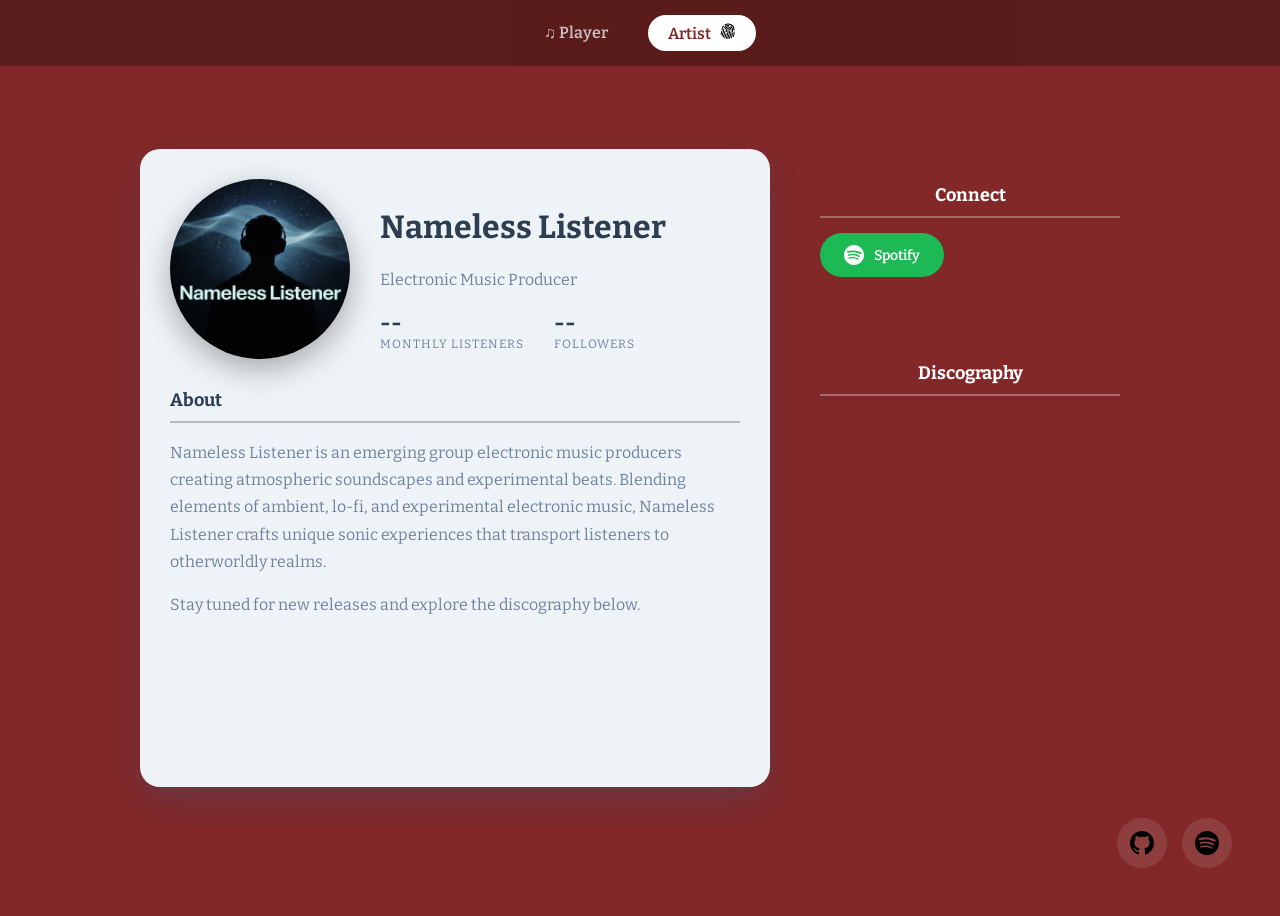
==== artist.html @ a93f9759 "New Bio" ====
<!DOCTYPE html>
<html lang="en">
  <head>
    <meta charset="UTF-8" />
    <meta name="viewport" content="width=device-width, initial-scale=1.0" />
    <meta http-equiv="X-UA-Compatible" content="ie=edge" />
    <link
      href="https://fonts.googleapis.com/css?family=Bitter:400,700&display=swap&subset=latin-ext"
      rel="stylesheet"
    />
    <link
      rel="stylesheet"
      href="https://meyerweb.com/eric/tools/css/reset/reset.css"
    />
    <link rel="stylesheet" href="./css/main.css" />
    <link rel="icon" type="img/jpg" href="img/artist.jpeg">
    <title>Nameless Listener - Artist Bio</title>
  </head>
  <body>
    <div class="wrapper artist-page">
      <nav class="nav">
        <a href="index.html" class="nav__link">♫ Player</a>
        <a href="artist.html" class="nav__link -active">
          Artist &nbsp;
          <img src="img/bio.svg" alt="Bio" />
        </a>
      </nav>

      <div class="artist-content">
        <div class="artist-card">
          <div class="artist-header">
            <div class="artist-image">
              <img src="img/artist.jpeg" alt="Nameless Listener" />
            </div>
            <div class="artist-info">
              <h1 class="artist-name">Nameless Listener</h1>
              <p class="artist-tagline">Electronic Music Producer</p>
              <div class="artist-stats">
                <div class="stat">
                  <span class="stat__value">--</span>
                  <span class="stat__label">Monthly Listeners</span>
                </div>
                <div class="stat">
                  <span class="stat__value">--</span>
                  <span class="stat__label">Followers</span>
                </div>
              </div>
            </div>
          </div>

          <div class="artist-bio">
            <h2>About</h2>
            <p>
              Nameless Listener is an emerging group electronic music producers creating atmospheric soundscapes 
              and experimental beats. Blending elements of ambient, lo-fi, and experimental electronic music, 
              Nameless Listener crafts unique sonic experiences that transport listeners to otherworldly realms.
            </p>
            <p>
              Stay tuned for new releases and explore the discography below.
            </p>
          </div>
        </div>

        <div>
          <div class="artist-links">
            <h2>Connect</h2>
            <div class="social-links">
              <a href="https://open.spotify.com/artist/2kLN8zqbgDTZdkQPZEumI3" target="_blank" class="social-btn spotify">
                <svg class="social-icon" viewBox="0 0 24 24" fill="currentColor">
                  <path d="M12 0C5.4 0 0 5.4 0 12s5.4 12 12 12 12-5.4 12-12S18.66 0 12 0zm5.521 17.34c-.24.359-.66.48-1.021.24-2.82-1.74-6.36-2.101-10.561-1.141-.418.122-.779-.179-.899-.539-.12-.421.18-.78.54-.9 4.56-1.021 8.52-.6 11.64 1.32.42.18.479.659.301 1.02zm1.44-3.3c-.301.42-.841.6-1.262.3-3.239-1.98-8.159-2.58-11.939-1.38-.479.12-1.02-.12-1.14-.6-.12-.48.12-1.021.6-1.141C9.6 9.9 15 10.561 18.72 12.84c.361.181.54.78.241 1.2zm.12-3.36C15.24 8.4 8.82 8.16 5.16 9.301c-.6.179-1.2-.181-1.38-.721-.18-.601.18-1.2.72-1.381 4.26-1.26 11.28-1.02 15.721 1.621.539.3.719 1.02.419 1.56-.299.421-1.02.599-1.559.3z"/>
                </svg>
                Spotify
              </a>
            </div>
          </div>
          <div class="spotify-embed">
            <h2>Discography</h2>
            <iframe 
              style="border-radius:12px; display: inline-block;" 
              src="https://open.spotify.com/artist/2kLN8zqbgDTZdkQPZEumI3?utm_source=generator&theme=0" 
              width="100%" 
              height="352" 
              frameBorder="0" 
              allowfullscreen="" 
              allow="autoplay; clipboard-write; encrypted-media; fullscreen; picture-in-picture" 
              loading="lazy">
            </iframe>
          </div>
        </div>
      </div>

      <div class="icon-btn">
        <a href="https://github.com/Nameless-Listener/nameless-listener.github.io" target="_blank" class="icon-link">
          <img src="img/github.svg" alt="GitHub" />
        </a>
        <a href="https://open.spotify.com/artist/2kLN8zqbgDTZdkQPZEumI3" target="_blank" class="icon-link">
          <img src="img/spotify.svg" alt="Spotify" />
        </a>
      </div>
    </div>
  </body>
</html>
---- css/main.css ----
body {
  background: #822828;
  font-family: "Bitter", serif;
}

.nav {
  position: fixed;
  top: 0;
  left: 0;
  right: 0;
  display: flex;
  justify-content: center;
  gap: 20px;
  padding: 15px;
  background: rgba(0, 0, 0, 0.3);
  z-index: 100;
}

.nav__link {
  text-decoration: none;
  color: #fff;
  font-size: 16px;
  font-weight: 600;
  padding: 8px 20px;
  border-radius: 20px;
  transition: all 0.3s ease;
  opacity: 0.7;
}

.nav__link:hover {
  opacity: 1;
}

.nav__link.-active {
  background: #fff;
  color: #822828;
  opacity: 1;
}

* {
  box-sizing: border-box;
}

.icon {
  display: inline-block;
  width: 1em;
  height: 1em;
  stroke-width: 0;
  stroke: currentColor;
  fill: currentColor;
}

.wrapper {
  width: 100%;
  display: flex;
  align-items: center;
  justify-content: center;
  min-height: 100vh;
  background-size: cover;
}
@media screen and (max-width: 700px), (max-height: 500px) {
  .wrapper {
    flex-wrap: wrap;
    flex-direction: column;
  }
}

.player {
  background: #eef3f7;
  width: 410px;
  min-height: 480px;
  box-shadow: 0px 15px 35px -5px rgba(50, 88, 130, 0.32);
  border-radius: 15px;
  padding: 30px;
}
@media screen and (max-width: 576px), (max-height: 500px) {
  .player {
    width: 95%;
    padding: 20px;
    margin-top: 75px;
    min-height: initial;
    padding-bottom: 30px;
    max-width: 400px;
  }
}
.player__top {
  display: flex;
  align-items: flex-start;
  position: relative;
  z-index: 4;
}
@media screen and (max-width: 576px), (max-height: 500px) {
  .player__top {
    flex-wrap: wrap;
  }
}
.player-cover {
  width: 300px;
  height: 300px;
  margin-left: -70px;
  flex-shrink: 0;
  position: relative;
  z-index: 2;
  border-radius: 15px;
  z-index: 1;
}
@media screen and (max-width: 576px), (max-height: 500px) {
  .player-cover {
    margin-top: -70px;
    margin-bottom: 25px;
    width: 290px;
    height: 230px;
    margin-left: auto;
    margin-right: auto;
  }
}
.player-cover__item {
  background-repeat: no-repeat;
  background-position: center;
  background-size: cover;
  width: 100%;
  height: 100%;
  border-radius: 15px;
  position: absolute;
  left: 0;
  top: 0;
}
.player-cover__item:before {
  content: "";
  background: inherit;
  width: 100%;
  height: 100%;
  box-shadow: 0px 10px 40px 0px rgba(76, 70, 124, 0.5);
  display: block;
  z-index: 1;
  position: absolute;
  top: 30px;
  transform: scale(0.9);
  filter: blur(10px);
  opacity: 0.9;
  border-radius: 15px;
}
.player-cover__item:after {
  content: "";
  background: inherit;
  width: 100%;
  height: 100%;
  box-shadow: 0px 10px 40px 0px rgba(76, 70, 124, 0.5);
  display: block;
  z-index: 2;
  position: absolute;
  border-radius: 15px;
}
.player-cover__img {
  width: 100%;
  height: 100%;
  object-fit: cover;
  border-radius: 15px;
  box-shadow: 0px 10px 40px 0px rgba(76, 70, 124, 0.5);
  user-select: none;
  pointer-events: none;
}
.player-controls {
  flex: 1;
  padding-left: 20px;
  display: flex;
  flex-direction: column;
  align-items: center;
}
@media screen and (max-width: 576px), (max-height: 500px) {
  .player-controls {
    flex-direction: row;
    padding-left: 0;
    width: 100%;
    flex: unset;
  }
}
.player-controls__item {
  display: inline-flex;
  font-size: 30px;
  padding: 5px;
  margin-bottom: 10px;
  color: #acb8cc;
  cursor: pointer;
  width: 50px;
  height: 50px;
  align-items: center;
  justify-content: center;
  position: relative;
  transition: all 0.3s ease-in-out;
}
@media screen and (max-width: 576px), (max-height: 500px) {
  .player-controls__item {
    font-size: 26px;
    padding: 5px;
    margin-right: 10px;
    color: #acb8cc;
    cursor: pointer;
    width: 40px;
    height: 40px;
    margin-bottom: 0;
  }
}
.player-controls__item::before {
  content: "";
  position: absolute;
  width: 100%;
  height: 100%;
  border-radius: 50%;
  background: #fff;
  transform: scale(0.5);
  opacity: 0;
  box-shadow: 0px 5px 10px 0px rgba(76, 70, 124, 0.2);
  transition: all 0.3s ease-in-out;
  transition: all 0.4s cubic-bezier(0.35, 0.57, 0.13, 0.88);
}
@media screen and (min-width: 500px) {
  .player-controls__item:hover {
    color: #532ab9;
  }
  .player-controls__item:hover::before {
    opacity: 1;
    transform: scale(1.3);
  }
}
@media screen and (max-width: 576px), (max-height: 500px) {
  .player-controls__item:active {
    color: #532ab9;
  }
  .player-controls__item:active::before {
    opacity: 1;
    transform: scale(1.3);
  }
}
.player-controls__item .icon {
  position: relative;
  z-index: 2;
}
.player-controls__item.-xl {
  margin-bottom: 0;
  font-size: 95px;
  filter: drop-shadow(0 11px 6px rgba(172, 184, 204, 0.45));
  color: #fff;
  width: auto;
  height: auto;
  display: inline-flex;
}
@media screen and (max-width: 576px), (max-height: 500px) {
  .player-controls__item.-xl {
    margin-left: auto;
    font-size: 75px;
    margin-right: 0;
  }
}
.player-controls__item.-xl:before {
  display: none;
}
.player-controls__item.-favorite.active {
  color: red;
}

[v-cloak] {
  display: none;
}

[v-cloak] > * {
  display: none;
}

.progress {
  width: 100%;
  margin-top: -15px;
  user-select: none;
}
.progress__top {
  display: flex;
  align-items: flex-end;
  justify-content: space-between;
}
.progress__duration {
  color: #71829e;
  font-weight: 700;
  font-size: 20px;
  opacity: 0.5;
}
.progress__time {
  margin-top: 2px;
  color: #71829e;
  font-weight: 700;
  font-size: 16px;
  opacity: 0.7;
}

.progress__bar {
  height: 6px;
  width: 100%;
  cursor: pointer;
  background-color: #d0d8e6;
  display: inline-block;
  border-radius: 10px;
}

.progress__current {
  height: inherit;
  width: 0%;
  background-color: #a3b3ce;
  border-radius: 10px;
}

.album-info {
  color: #71829e;
  flex: 1;
  padding-right: 60px;
  user-select: none;
}
@media screen and (max-width: 576px), (max-height: 500px) {
  .album-info {
    padding-right: 30px;
  }
}
.album-info__name {
  font-size: 20px;
  font-weight: bold;
  margin-bottom: 12px;
  line-height: 1.3em;
}
@media screen and (max-width: 576px), (max-height: 500px) {
  .album-info__name {
    font-size: 18px;
    margin-bottom: 9px;
  }
}
.album-info__track {
  font-weight: 400;
  font-size: 20px;
  opacity: 0.7;
  line-height: 1.3em;
  min-height: 52px;
}
@media screen and (max-width: 576px), (max-height: 500px) {
  .album-info__track {
    font-size: 18px;
    min-height: 50px;
  }
}

.icon-btn {
  position: absolute;
  display: flex;
  gap: 15px;
  right: 40px;
  bottom: 40px;
}

.icon-btn .icon-link {
  display: flex;
  align-items: center;
  justify-content: center;
  width: 50px;
  height: 50px;
  border-radius: 50%;
  background: rgba(255,255,255,0.1);
  transition: all 0.3s ease;
}

.icon-btn .icon-link:hover {
  background: rgba(255,255,255,0.2);
  transform: translateY(-3px);
}

.icon-btn .icon-link img {
  width: 24px;
  height: 24px;
}

@media screen and (min-width: 500px) {
  .github-btn:hover {
    transform: scale(1.1);
    box-shadow: 0px 17px 20px -6px rgba(36, 52, 70, 0.36);
  }
}
@media screen and (max-width: 700px) {
  .github-btn {
    position: relative;
    bottom: auto;
    right: auto;
    margin-top: 20px;
  }
  .github-btn:active {
    transform: scale(1.1);
    box-shadow: 0px 17px 20px -6px rgba(36, 52, 70, 0.36);
  }
}

.scale-out-enter-active {
  transition: all 0.35s ease-in-out;
}

.scale-out-leave-active {
  transition: all 0.35s ease-in-out;
}

.scale-out-enter {
  transform: scale(0.55);
  pointer-events: none;
  opacity: 0;
}

.scale-out-leave-to {
  transform: scale(1.2);
  pointer-events: none;
  opacity: 0;
}

.scale-in-enter-active {
  transition: all 0.35s ease-in-out;
}

.scale-in-leave-active {
  transition: all 0.35s ease-in-out;
}

.scale-in-enter {
  transform: scale(1.2);
  pointer-events: none;
  opacity: 0;
}

.scale-in-leave-to {
  transform: scale(0.55);
  pointer-events: none;
  opacity: 0;
}

/* Artist Page Styles */
.artist-page {
  flex-direction: column;
  padding: 80px 20px 40px;
}

.artist-card {
  background: #eef3f7;
  border-radius: 20px;
  padding: 30px;
  box-shadow: 0px 15px 35px -5px rgba(50, 88, 130, 0.32);
}

.artist-header {
  display: flex;
  gap: 30px;
  margin-bottom: 30px;
}

@media (max-width: 576px) {
  .artist-header {
    flex-direction: column;
    align-items: center;
    text-align: center;
  }
}

.artist-image {
  width: 180px;
  height: 180px;
  border-radius: 50%;
  overflow: hidden;
  flex-shrink: 0;
  box-shadow: 0px 10px 30px rgba(0, 0, 0, 0.3);
}

.artist-image img {
  width: 100%;
  height: 100%;
  object-fit: cover;
}

.artist-info {
  flex: 1;
  display: flex;
  flex-direction: column;
  justify-content: center;
}

.artist-name {
  font-size: 32px;
  font-weight: 700;
  color: #2c3e50;
  margin-bottom: 8px;
}

.artist-tagline {
  font-size: 16px;
  color: #71829e;
  margin-bottom: 20px;
}

.artist-stats {
  display: flex;
  gap: 30px;
}

.stat {
  display: flex;
  flex-direction: column;
}

.stat__value {
  font-size: 24px;
  font-weight: 700;
  color: #2c3e50;
}

.stat__label {
  font-size: 12px;
  color: #71829e;
  text-transform: uppercase;
  letter-spacing: 1px;
}

.artist-bio {
  margin-bottom: 30px;
}

.artist-bio h2,
.artist-links h2,
.spotify-embed h2 {
  font-size: 18px;
  color: #2c3e50;
  margin-bottom: 15px;
  padding-bottom: 10px;
  border-bottom: 2px solid rgba(99, 95, 95, 0.393);
}

.artist-bio p {
  color: #71829e;
  line-height: 1.7;
  margin-bottom: 15px;
}

.artist-links {
  margin-bottom: 30px;
}

.social-links {
  display: flex;
  flex-wrap: wrap;
  gap: 15px;
}

.social-btn {
  display: inline-flex;
  align-items: center;
  gap: 10px;
  padding: 12px 24px;
  border-radius: 30px;
  text-decoration: none;
  font-weight: 600;
  font-size: 14px;
  transition: all 0.3s ease;
}

.social-btn.spotify {
  background: #1DB954;
  color: #fff;
}

.social-btn.spotify:hover {
  background: #1ed760;
  transform: translateY(-2px);
  box-shadow: 0 5px 15px rgba(29, 185, 84, 0.4);
}

.social-icon {
  width: 20px;
  height: 20px;
}

.artist-content {
  display: flex;
  gap: 30px;
  width: 100%;
  max-width: 1000px;
}

@media (max-width: 768px) {
  .artist-content {
    flex-direction: column;
  }
}

.artist-card {
  flex: 1;
  min-width: 0;
}

.artist-links,
.spotify-embed {
  flex: 1;
  background: transparent;
  border-radius: 15px;
  padding: 20px;
  box-shadow: none;
  margin-top: 0;
}

.spotify-embed h2,
.artist-links h2 {
  font-size: 18px;
  color: #ffffff;
  margin-bottom: 15px;
  padding-bottom: 10px;
  border-bottom: 2px solid rgba(255,255,255,0.3);
  text-align: center;
}

/* Adjust wrapper for nav */
.wrapper {
  position: relative;
  padding-top: 60px;
}
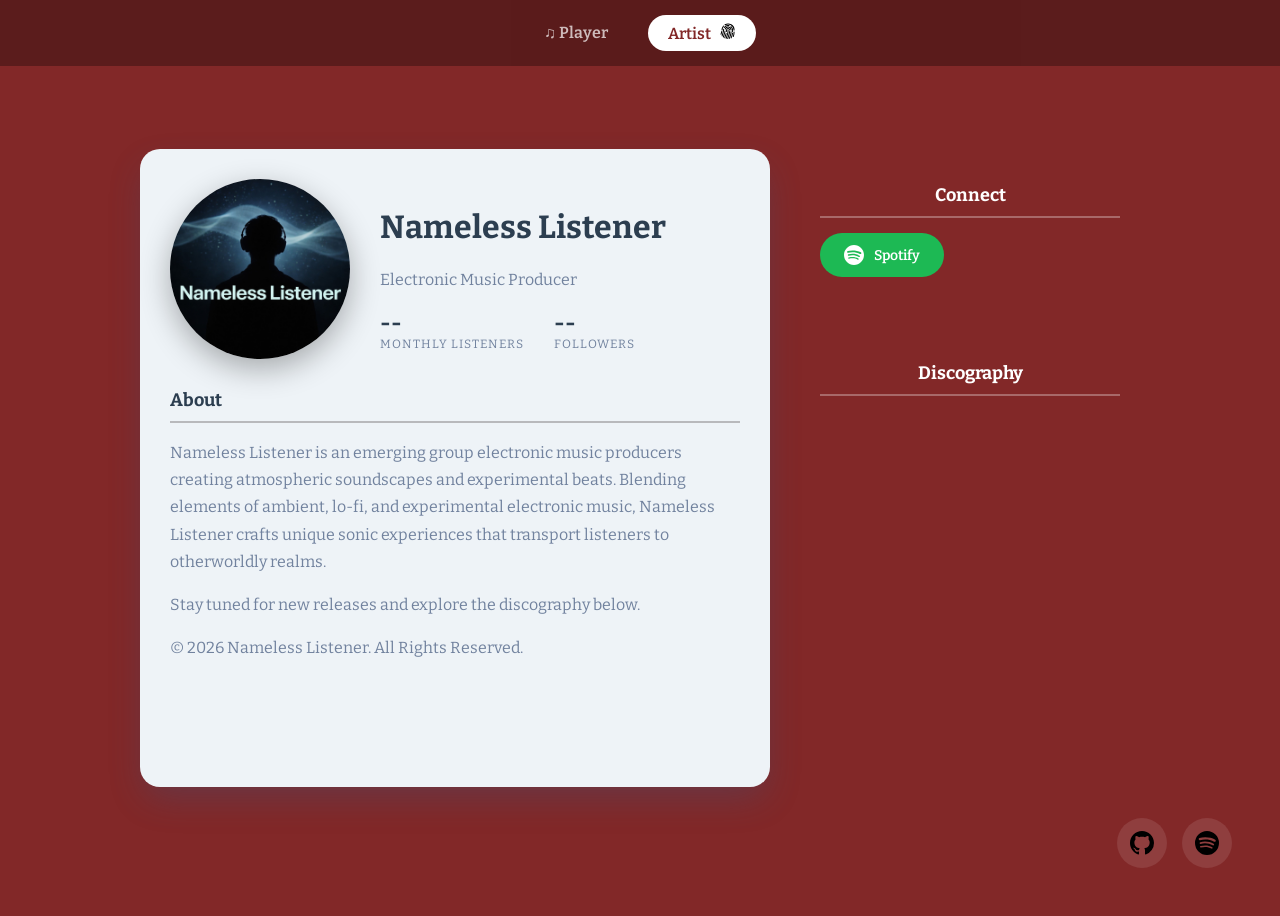
==== commit 0e99edd1: "Update artist.html Adding Copyright" ====
--- a/artist.html
+++ b/artist.html
@@ -16,7 +16,7 @@
     <link rel="icon" type="img/jpg" href="img/artist.jpeg">
     <title>Nameless Listener - Artist Bio</title>
   </head>
-  <body>
+  <body> 
     <div class="wrapper artist-page">
       <nav class="nav">
         <a href="index.html" class="nav__link">♫ Player</a>
@@ -57,6 +57,9 @@
             </p>
             <p>
               Stay tuned for new releases and explore the discography below.
+            </p>
+            <p>
+              © 2026 Nameless Listener. All Rights Reserved.
             </p>
           </div>
         </div>
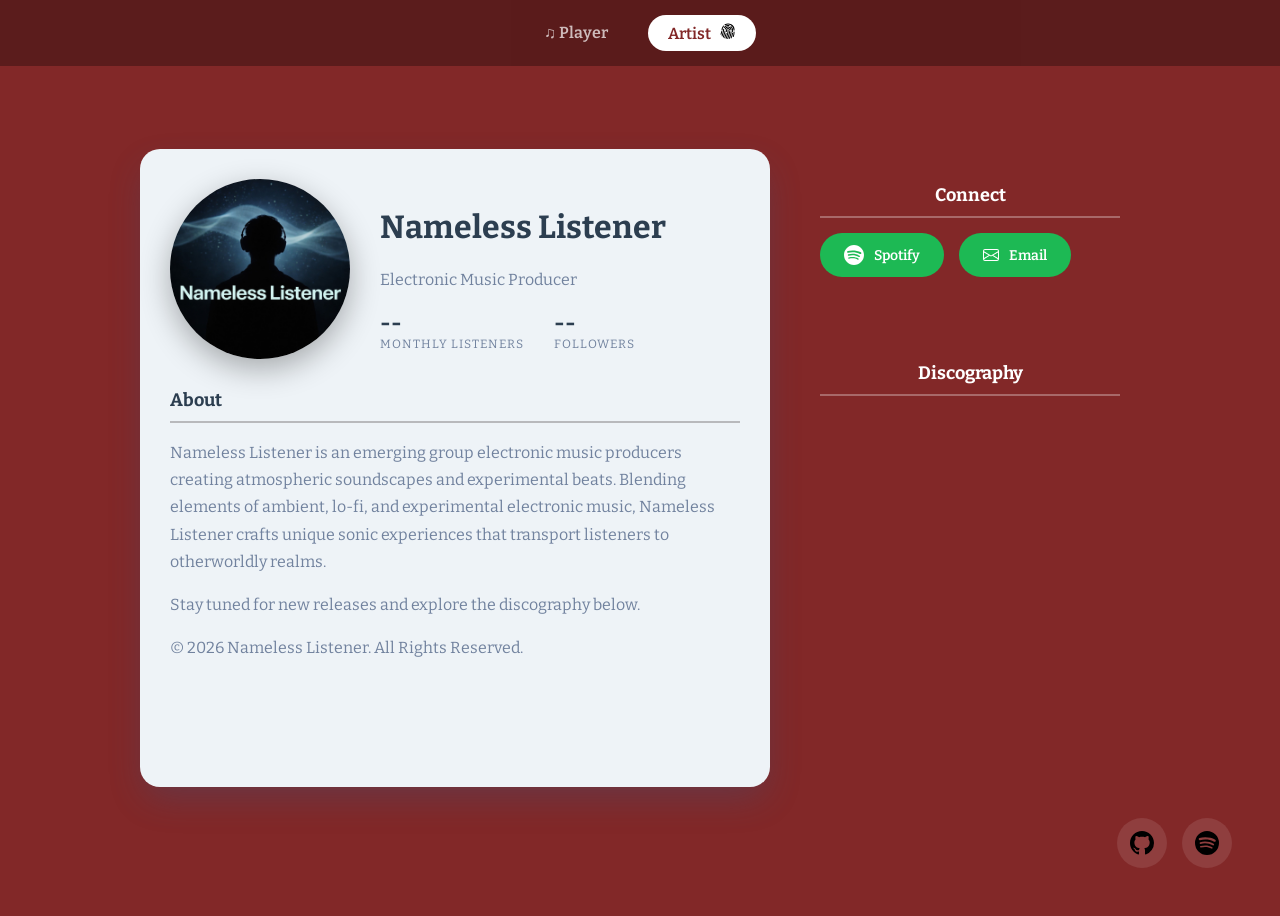
==== commit e80a06f2: "Add email link with SVG icon to artist.html" ====
--- a/artist.html
+++ b/artist.html
@@ -74,6 +74,12 @@
                 </svg>
                 Spotify
               </a>
+              <a href="mailto:kingsubaish786@gmail.com" target="_blank" class="social-btn spotify">
+                <svg xmlns="http://www.w3.org/2000/svg" width="16" height="16" fill="currentColor" class="bi bi-envelope" viewBox="0 0 16 16">
+                  <path d="M0 4a2 2 0 0 1 2-2h12a2 2 0 0 1 2 2v8a2 2 0 0 1-2 2H2a2 2 0 0 1-2-2zm2-1a1 1 0 0 0-1 1v.217l7 4.2 7-4.2V4a1 1 0 0 0-1-1zm13 2.383-4.708 2.825L15 11.105zm-.034 6.876-5.64-3.471L8 9.583l-1.326-.795-5.64 3.47A1 1 0 0 0 2 13h12a1 1 0 0 0 .966-.741M1 11.105l4.708-2.897L1 5.383z"/>
+                </svg>
+                Email
+              </a>
             </div>
           </div>
           <div class="spotify-embed">
